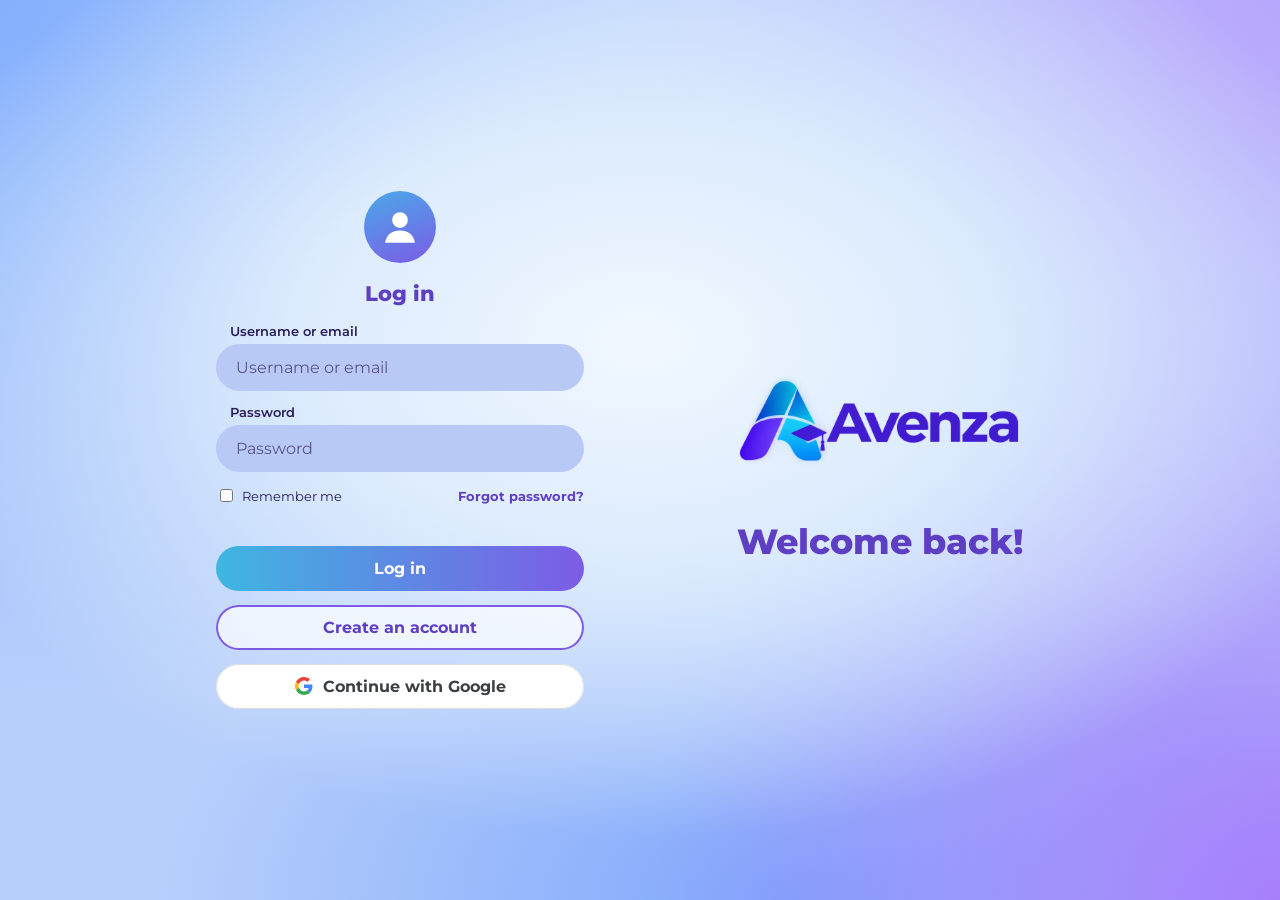
==== login.html @ a9133d9b "Initial commit" ====
<!DOCTYPE html>
<html lang="en">

<head>
  <meta charset="utf-8">
  <meta name="viewport" content="width=device-width, initial-scale=1, viewport-fit=cover">
  <title>Avenza – Log in</title>

  <link href="https://fonts.googleapis.com/css2?family=Montserrat:wght@500;600;700;800&display=swap" rel="stylesheet">
  <link rel="stylesheet" href="style.css">
</head>

<body>

  <section id="login" class="on auth flip" aria-label="Log in">

    <!-- Log in form -->
    <form novalidate data-form="login">

      <div class="av">
        <svg viewBox="0 0 24 24">
          <circle cx="12" cy="8" r="4.5" />
          <path d="M3.5 21c.6-4.6 4-7 8.5-7s7.900 2.400 8.500 7z" />
        </svg>
      </div>

      <h1>Log in</h1>

      <div class="f">
        <label for="u">Username or email</label>
        <input
          id="u"
          type="text"
          name="user"
          autocomplete="username"
          placeholder="Username or email"
          required>
      </div>

      <div class="f">
        <label for="lp">Password</label>
        <input
          id="lp"
          type="password"
          name="pw"
          autocomplete="current-password"
          placeholder="Password"
          required>
      </div>

      <div class="row">
        <label>
          <input type="checkbox"> Remember me
        </label>
        <a data-go="forgot" tabindex="0" role="link">Forgot password?</a>
      </div>

      <p class="err" role="alert"></p>

      <button type="submit">Log in</button>
      <button type="button" class="alt" data-go="signup">Create an account</button>

      <button type="button" class="g" data-go="google">
        <svg viewBox="0 0 48 48">
          <path fill="#EA4335"
            d="M24 9.500c3.500 0 6.600 1.200 9.100 3.500l6.800-6.800C35.800 2.400 30.300 0 24 0 14.600 0 6.500 5.400 2.600 13.200l7.900 6.100C12.400 13.600 17.700 9.500 24 9.500z" />
          <path fill="#4285F4"
            d="M46.500 24.500c0-1.600-.1-3.100-.4-4.500H24v9h12.700c-.6 3-2.300 5.500-4.800 7.200l7.600 5.900c4.400-4.100 7-10.100 7-17.600z" />
          <path fill="#FBBC05"
            d="M10.500 28.700A14.500 14.500 0 0 1 9.500 24c0-1.600.3-3.200.8-4.700l-7.900-6.100A24 24 0 0 0 0 24c0 3.900.9 7.500 2.600 10.800l7.900-6.100z" />
          <path fill="#34A853"
            d="M24 48c6.500 0 11.900-2.100 15.900-5.800l-7.600-5.900c-2.100 1.400-4.900 2.300-8.300 2.300-6.300 0-11.600-4.100-13.500-9.800l-7.900 6.100C6.500 42.600 14.600 48 24 48z" />
        </svg>
        Continue with Google
      </button>

    </form>

    <!-- Welcome panel -->
    <div class="panel">
      <img class="logo" alt="Avenza" src="logo.png">
      <h2>Welcome back!</h2>
    </div>

  </section>

  <div class="ok" id="toast" role="status"></div>

  <script src="script.js"></script>
</body>

</html>
---- style.css ----
/* ==========================================================
   AVENZA – Shared styles (one light theme, same background)
   ========================================================== */

/* ---------- Theme variables ---------- */
:root {
  --ink: #2a1f5c;
  --brand: #5e3fc4;
  --brand2: #7c5ce6;
  --field: #b9c9f5;
  --muted: #5b5585;
  --btn: #5ecbf7;      /* light blue buttons on the loading screen */

  /* Shared background: white glow, blue edges, purple corners */
  --glow:
    radial-gradient(ellipse 60% 55% at 50% 38%, #f1f8ff 0%, #dcebfd 45%, transparent 100%),
    radial-gradient(circle at 100% 0%, #b9a6fc 0%, transparent 42%),
    radial-gradient(circle at 100% 100%, #a67ffb 0%, transparent 40%),
    radial-gradient(circle at 0% 0%, #84b0fd 0%, transparent 45%),
    radial-gradient(ellipse 50% 40% at 62% 100%, #7ea6fb 0%, transparent 100%),
    #b7cffb;

  color-scheme: light;
  box-sizing: border-box;
  padding-top: env(safe-area-inset-top, 0px);
  padding-bottom: env(safe-area-inset-bottom, 0px);
}


/* ---------- Base ---------- */
* {
  box-sizing: border-box;
}

html,
body {
  height: 100%;
  margin: 0;
}

body {
  font-family: Montserrat, system-ui, sans-serif;
  color: var(--ink);
  background: var(--glow);
  background-attachment: fixed;
  display: grid;
  place-items: center;
}

a {
  color: var(--brand);
  font-weight: 700;
  cursor: pointer;
  text-decoration: none;
}

a:hover {
  text-decoration: underline;
}


/* ---------- Logo ---------- */
.logo {
  display: block;
  height: auto;
  mix-blend-mode: multiply;   /* hides the white box around the logo image */
}


/* ---------- Page card (section) ---------- */
section {
  display: none;
  width: min(960px, 94vw);
  min-height: min(560px, 88vh);
  border-radius: 28px;
  overflow: hidden;
  position: relative;
}

section.on {
  display: grid;
}


/* ---------- Loading / splash screen (full screen) ---------- */
.splash {
  width: 100vw;
  height: 100vh;
  height: 100dvh;
  min-height: 0;
  border-radius: 0;
  padding: 12vh 24px 8vh;
  background: var(--glow);
  box-shadow: inset 0 0 0 3px #8b5cf6;   /* purple frame like the design */
}

.splash.on {
  display: flex;
  flex-direction: column;
  align-items: center;
  justify-content: flex-start;
  text-align: left;
}

.splash .logo {
  width: min(560px, 86vw);
}

/* Tagline sits under the "Avenza" wordmark */
.tag {
  width: min(560px, 86vw);
  margin: -6px 0 0;
  padding-left: calc(min(560px, 86vw) * 0.32);
  color: #14122b;
  font-size: clamp(.95rem, 2.2vw, 1.1rem);
  font-weight: 500;
  letter-spacing: .01em;
  text-align: left;
}

/* Progress bar and buttons both sit at the bottom */
.bar {
  width: min(260px, 70vw);
  height: 6px;
  margin-top: auto;
  margin-bottom: 4vh;
  border-radius: 9px;
  background: #ffffffa6;
  overflow: hidden;
}

.bar i {
  display: block;
  height: 100%;
  width: 0;
  background: linear-gradient(90deg, #3fc1d9, var(--brand2));
  border-radius: 9px;
  transition: width .12s linear;
}

.actions {
  display: none;
  gap: 10px;
  width: min(180px, 70vw);
  margin-top: auto;
}

.splash.ready .bar {
  display: none;
}

.splash.ready .actions {
  display: grid;
}

/* Loading screen buttons: light blue with dark text */
.splash button,
.splash button.alt {
  background: var(--btn);
  color: #0d0d14;
  box-shadow: none;
  font-weight: 700;
  padding: 14px 20px;
}


/* ---------- Buttons ---------- */
button,
.btn {
  font: inherit;
  font-weight: 700;
  color: #fff;
  background: linear-gradient(90deg, #3fb6e0, var(--brand2));
  border: 0;
  border-radius: 999px;
  padding: 13px 20px;
  cursor: pointer;
  text-decoration: none;
  text-align: center;
}

button:hover {
  filter: brightness(1.06);
}

button.alt {
  background: #ffffffb3;
  color: var(--brand);
  box-shadow: inset 0 0 0 2px var(--brand2);
}

/* Google button */
.g {
  display: flex;
  align-items: center;
  justify-content: center;
  gap: 10px;
  background: #fff;
  color: #3c4043;
  box-shadow: inset 0 0 0 1px #dadce0;
}

.g svg {
  width: 18px;
}

/* Keyboard focus */
button:focus-visible,
input:focus-visible,
a:focus-visible {
  outline: 3px solid var(--brand);
  outline-offset: 2px;
}


/* ---------- Auth layout (sign up / log in) ---------- */
/* No separate colors: the page background shows through everywhere */
.auth {
  grid-template-columns: 1fr 1fr;
  background: transparent;
  box-shadow: none;
}

.auth.flip .panel {
  order: 2;
}

/* Side panel with logo and welcome text */
.panel {
  display: grid;
  place-content: center;
  justify-items: center;
  gap: 18px;
  padding: 36px;
  text-align: center;
  background: transparent;
}

.panel .logo {
  width: min(300px, 100%);
}

.panel h2 {
  margin: 0;
  font-size: clamp(1.5rem, 3.4vw, 2.2rem);
  line-height: 1.15;
  color: var(--brand);
  font-weight: 800;
}


/* ---------- Forms ---------- */
form {
  display: grid;
  align-content: center;
  gap: 14px;
  padding: 36px clamp(20px, 5vw, 56px);
}

form h1 {
  margin: 0 0 4px;
  text-align: center;
  font-size: 1.3rem;
  color: var(--brand);
  font-weight: 800;
}

/* Avatar icon */
.av {
  width: 72px;
  height: 72px;
  border-radius: 50%;
  margin: 0 auto 4px;
  background: linear-gradient(160deg, #4aa9e8, var(--brand2));
  display: grid;
  place-items: center;
}

.av svg {
  width: 42px;
  fill: #fff;
}

/* Field group */
.f {
  display: grid;
  gap: 5px;
}

.f label {
  font-size: .8rem;
  font-weight: 600;
  padding-left: 14px;
}

input[type=text],
input[type=email],
input[type=password] {
  font: inherit;
  width: 100%;
  padding: 12px 18px;
  border-radius: 999px;
  border: 2px solid transparent;
  background: var(--field);
  color: var(--ink);
}

input::placeholder {
  color: var(--muted);
}

input[aria-invalid=true] {
  border-color: #d6336c;
}

/* Error message */
.err {
  color: #d6336c;
  font-size: .8rem;
  min-height: 1em;
  padding-left: 14px;
  margin: 0;
}

/* Remember me / forgot password row */
.row {
  display: flex;
  justify-content: space-between;
  align-items: center;
  flex-wrap: wrap;
  gap: 8px;
  font-size: .82rem;
}

.row label {
  display: flex;
  align-items: center;
  gap: 6px;
}

/* "Already have an account?" text */
.sw {
  text-align: center;
  font-size: .85rem;
  color: var(--muted);
  margin: 0;
}


/* ---------- Toast message ---------- */
.ok {
  position: fixed;
  left: 50%;
  bottom: calc(24px + env(safe-area-inset-bottom, 0px));
  transform: translate(-50%, 30px);
  opacity: 0;
  background: var(--brand);
  color: #fff;
  padding: 12px 22px;
  border-radius: 999px;
  font-weight: 600;
  transition: .25s;
  pointer-events: none;
}

.ok.show {
  opacity: 1;
  transform: translate(-50%, 0);
}


/* ---------- Mobile ---------- */
@media (max-width: 720px) {
  .auth {
    grid-template-columns: 1fr;
  }

  .panel {
    padding: 22px;
    order: -1 !important;
  }

  .panel h2 {
    font-size: 1.3rem;
  }

  .panel .logo {
    width: 150px;
  }
}


/* ---------- Reduced motion ---------- */
@media (prefers-reduced-motion: reduce) {
  * {
    transition: none !important;
  }
}
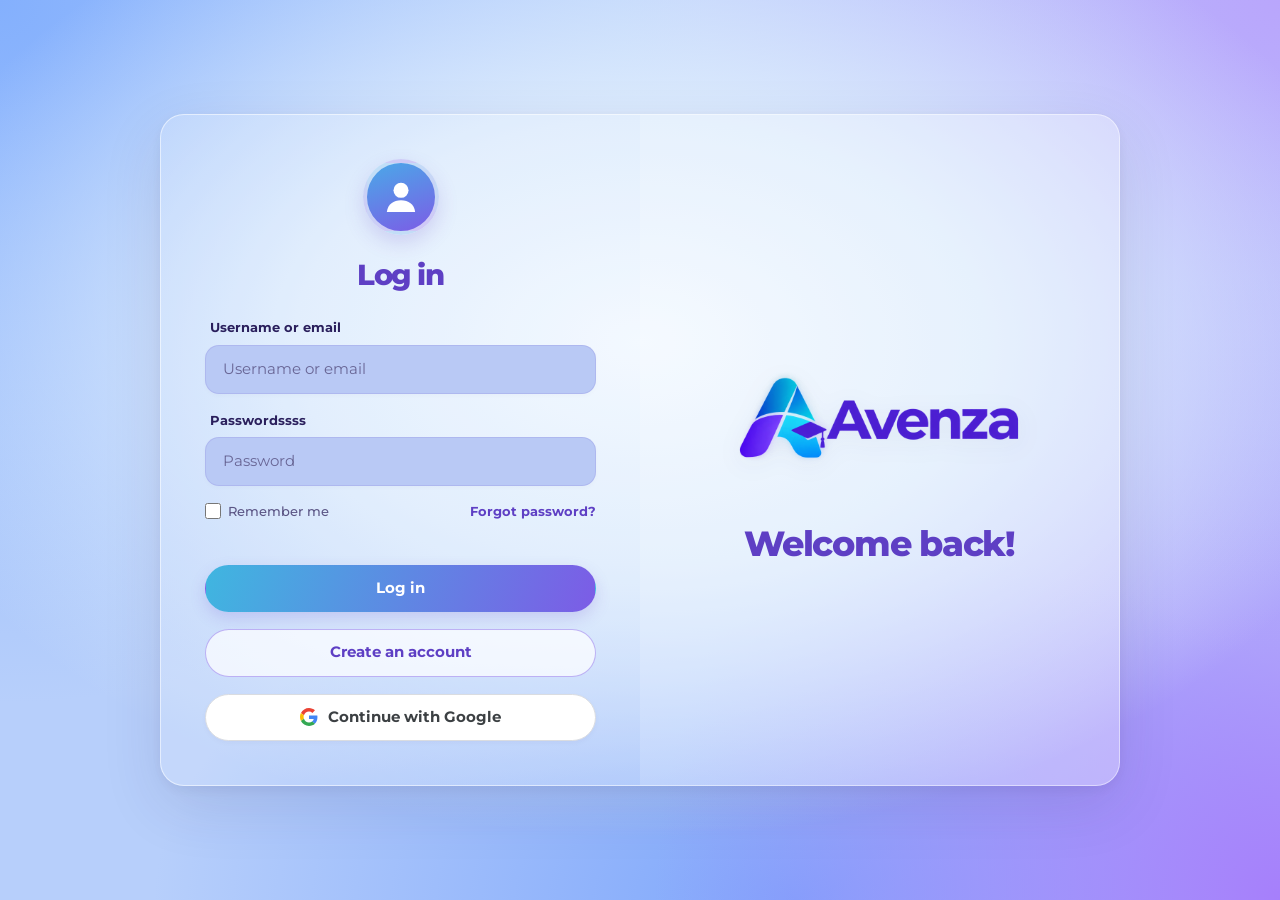
==== commit 2fbc505f: "change password to 'passwordsss" blablahblah" ====
--- a/login.html
+++ b/login.html
@@ -38,7 +38,7 @@
       </div>
 
       <div class="f">
-        <label for="lp">Password</label>
+        <label for="lp">Passwordssss</label>
         <input
           id="lp"
           type="password"
--- a/style.css
+++ b/style.css
@@ -1,24 +1,44 @@
+
 /* ==========================================================
-   AVENZA – Shared styles (one light theme, same background)
+   AVENZA — Modern Shared Styles
+   Original background colors preserved
    ========================================================== */
 
-/* ---------- Theme variables ---------- */
+/* ---------- Theme Variables ---------- */
 :root {
   --ink: #2a1f5c;
   --brand: #5e3fc4;
   --brand2: #7c5ce6;
   --field: #b9c9f5;
   --muted: #5b5585;
-  --btn: #5ecbf7;      /* light blue buttons on the loading screen */
-
-  /* Shared background: white glow, blue edges, purple corners */
+  --btn: #5ecbf7;
+
+  /* Original background — unchanged */
   --glow:
-    radial-gradient(ellipse 60% 55% at 50% 38%, #f1f8ff 0%, #dcebfd 45%, transparent 100%),
+    radial-gradient(
+      ellipse 60% 55% at 50% 38%,
+      #f1f8ff 0%,
+      #dcebfd 45%,
+      transparent 100%
+    ),
     radial-gradient(circle at 100% 0%, #b9a6fc 0%, transparent 42%),
     radial-gradient(circle at 100% 100%, #a67ffb 0%, transparent 40%),
     radial-gradient(circle at 0% 0%, #84b0fd 0%, transparent 45%),
-    radial-gradient(ellipse 50% 40% at 62% 100%, #7ea6fb 0%, transparent 100%),
+    radial-gradient(
+      ellipse 50% 40% at 62% 100%,
+      #7ea6fb 0%,
+      transparent 100%
+    ),
     #b7cffb;
+
+  --radius: 24px;
+  --radius-sm: 14px;
+
+  --shadow:
+    0 20px 60px rgba(42, 31, 92, 0.12),
+    0 4px 14px rgba(42, 31, 92, 0.06);
+
+  --transition: 220ms ease;
 
   color-scheme: light;
   box-sizing: border-box;
@@ -26,72 +46,118 @@
   padding-bottom: env(safe-area-inset-bottom, 0px);
 }
 
-
-/* ---------- Base ---------- */
-* {
+/* ---------- Reset ---------- */
+*,
+*::before,
+*::after {
   box-sizing: border-box;
 }
 
 html,
 body {
-  height: 100%;
+  min-height: 100%;
   margin: 0;
 }
 
+html {
+  scroll-behavior: smooth;
+}
+
 body {
-  font-family: Montserrat, system-ui, sans-serif;
+  min-height: 100vh;
+  min-height: 100dvh;
+  font-family: "Montserrat", system-ui, sans-serif;
   color: var(--ink);
   background: var(--glow);
   background-attachment: fixed;
+
   display: grid;
   place-items: center;
+
+  -webkit-font-smoothing: antialiased;
+  -moz-osx-font-smoothing: grayscale;
+}
+
+button,
+input {
+  font: inherit;
+}
+
+button,
+a,
+input {
+  -webkit-tap-highlight-color: transparent;
 }
 
 a {
   color: var(--brand);
   font-weight: 700;
-  cursor: pointer;
   text-decoration: none;
+  transition: color var(--transition);
 }
 
 a:hover {
+  color: var(--brand2);
   text-decoration: underline;
 }
 
+::selection {
+  background: rgba(124, 92, 230, 0.22);
+  color: var(--ink);
+}
 
 /* ---------- Logo ---------- */
 .logo {
   display: block;
   height: auto;
-  mix-blend-mode: multiply;   /* hides the white box around the logo image */
-}
-
-
-/* ---------- Page card (section) ---------- */
+  max-width: 100%;
+  object-fit: contain;
+  mix-blend-mode: multiply;
+  user-select: none;
+}
+
+/* ---------- Page Card ---------- */
 section {
   display: none;
   width: min(960px, 94vw);
   min-height: min(560px, 88vh);
-  border-radius: 28px;
+  min-height: min(560px, 88dvh);
+
+  border: 1px solid rgba(255, 255, 255, 0.55);
+  border-radius: var(--radius);
   overflow: hidden;
   position: relative;
 }
 
 section.on {
   display: grid;
-}
-
-
-/* ---------- Loading / splash screen (full screen) ---------- */
+  animation: pageEnter 450ms ease both;
+}
+
+@keyframes pageEnter {
+  from {
+    opacity: 0;
+    transform: translateY(12px);
+  }
+
+  to {
+    opacity: 1;
+    transform: translateY(0);
+  }
+}
+
+/* ---------- Splash Screen ---------- */
 .splash {
   width: 100vw;
   height: 100vh;
   height: 100dvh;
   min-height: 0;
+
   border-radius: 0;
   padding: 12vh 24px 8vh;
+
   background: var(--glow);
-  box-shadow: inset 0 0 0 3px #8b5cf6;   /* purple frame like the design */
+  box-shadow: inset 0 0 0 3px #8b5cf6;
 }
 
 .splash.on {
@@ -104,44 +170,59 @@
 
 .splash .logo {
   width: min(560px, 86vw);
-}
-
-/* Tagline sits under the "Avenza" wordmark */
+  animation: logoEnter 700ms ease both;
+}
+
+@keyframes logoEnter {
+  from {
+    opacity: 0;
+    transform: translateY(10px) scale(0.98);
+  }
+
+  to {
+    opacity: 1;
+    transform: translateY(0) scale(1);
+  }
+}
+
 .tag {
   width: min(560px, 86vw);
   margin: -6px 0 0;
   padding-left: calc(min(560px, 86vw) * 0.32);
+
   color: #14122b;
-  font-size: clamp(.95rem, 2.2vw, 1.1rem);
+  font-size: clamp(0.95rem, 2.2vw, 1.1rem);
   font-weight: 500;
-  letter-spacing: .01em;
+  letter-spacing: 0.01em;
+  line-height: 1.6;
   text-align: left;
 }
 
-/* Progress bar and buttons both sit at the bottom */
 .bar {
   width: min(260px, 70vw);
-  height: 6px;
+  height: 7px;
   margin-top: auto;
   margin-bottom: 4vh;
-  border-radius: 9px;
+
+  border-radius: 999px;
   background: #ffffffa6;
   overflow: hidden;
 }
 
 .bar i {
   display: block;
+  width: 0;
   height: 100%;
-  width: 0;
+
   background: linear-gradient(90deg, #3fc1d9, var(--brand2));
-  border-radius: 9px;
-  transition: width .12s linear;
+  border-radius: inherit;
+  transition: width 0.12s linear;
 }
 
 .actions {
   display: none;
-  gap: 10px;
-  width: min(180px, 70vw);
+  gap: 12px;
+  width: min(220px, 75vw);
   margin-top: auto;
 }
 
@@ -151,248 +232,455 @@
 
 .splash.ready .actions {
   display: grid;
-}
-
-/* Loading screen buttons: light blue with dark text */
+  animation: pageEnter 350ms ease both;
+}
+
 .splash button,
 .splash button.alt {
+  padding: 14px 20px;
+  color: #0d0d14;
   background: var(--btn);
-  color: #0d0d14;
   box-shadow: none;
   font-weight: 700;
-  padding: 14px 20px;
-}
-
+}
 
 /* ---------- Buttons ---------- */
 button,
 .btn {
-  font: inherit;
+  display: inline-flex;
+  align-items: center;
+  justify-content: center;
+  gap: 8px;
+
+  min-height: 46px;
+  padding: 13px 22px;
+
+  border: 1px solid transparent;
+  border-radius: 999px;
+
+  color: #fff;
+  background: linear-gradient(110deg, #3fb6e0, var(--brand2));
+  box-shadow: 0 6px 16px rgba(94, 63, 196, 0.18);
+
+  font-size: 0.92rem;
   font-weight: 700;
-  color: #fff;
-  background: linear-gradient(90deg, #3fb6e0, var(--brand2));
-  border: 0;
-  border-radius: 999px;
-  padding: 13px 20px;
+  line-height: 1.3;
+  text-align: center;
+  text-decoration: none;
+
   cursor: pointer;
-  text-decoration: none;
-  text-align: center;
-}
-
-button:hover {
-  filter: brightness(1.06);
+  transition:
+    transform var(--transition),
+    box-shadow var(--transition),
+    filter var(--transition);
+}
+
+button:hover,
+.btn:hover {
+  filter: brightness(1.05);
+  box-shadow: 0 9px 22px rgba(94, 63, 196, 0.23);
+  transform: translateY(-2px);
+}
+
+button:active,
+.btn:active {
+  transform: translateY(0) scale(0.98);
+}
+
+button:disabled {
+  opacity: 0.55;
+  cursor: not-allowed;
+  transform: none;
+  box-shadow: none;
 }
 
 button.alt {
-  background: #ffffffb3;
   color: var(--brand);
-  box-shadow: inset 0 0 0 2px var(--brand2);
-}
-
-/* Google button */
+  background: rgba(255, 255, 255, 0.7);
+  border-color: rgba(124, 92, 230, 0.45);
+  box-shadow: none;
+}
+
+button.alt:hover {
+  background: rgba(255, 255, 255, 0.92);
+  box-shadow: 0 5px 16px rgba(42, 31, 92, 0.08);
+}
+
+/* ---------- Google Button ---------- */
 .g {
   display: flex;
   align-items: center;
   justify-content: center;
   gap: 10px;
+
+  width: 100%;
+  min-height: 46px;
+
+  color: #3c4043;
   background: #fff;
-  color: #3c4043;
-  box-shadow: inset 0 0 0 1px #dadce0;
+  border: 1px solid #dadce0;
+  box-shadow: 0 2px 5px rgba(42, 31, 92, 0.04);
+}
+
+.g:hover {
+  background: #fafaff;
+  border-color: #c7c4d8;
+  box-shadow: 0 5px 14px rgba(42, 31, 92, 0.08);
 }
 
 .g svg {
   width: 18px;
-}
-
-/* Keyboard focus */
+  height: 18px;
+  flex-shrink: 0;
+}
+
+/* ---------- Keyboard Focus ---------- */
 button:focus-visible,
 input:focus-visible,
 a:focus-visible {
   outline: 3px solid var(--brand);
-  outline-offset: 2px;
-}
-
-
-/* ---------- Auth layout (sign up / log in) ---------- */
-/* No separate colors: the page background shows through everywhere */
+  outline-offset: 3px;
+}
+
+/* ---------- Authentication Layout ---------- */
 .auth {
   grid-template-columns: 1fr 1fr;
-  background: transparent;
-  box-shadow: none;
+  align-items: stretch;
+
+  background: rgba(255, 255, 255, 0.18);
+  box-shadow: var(--shadow);
 }
 
 .auth.flip .panel {
   order: 2;
 }
 
-/* Side panel with logo and welcome text */
+/* ---------- Side Panel ---------- */
 .panel {
   display: grid;
-  place-content: center;
+  align-content: center;
   justify-items: center;
-  gap: 18px;
-  padding: 36px;
+  gap: 22px;
+
+  padding: clamp(24px, 4vw, 44px);
   text-align: center;
-  background: transparent;
+
+  background: rgba(255, 255, 255, 0.15);
 }
 
 .panel .logo {
   width: min(300px, 100%);
+  filter: drop-shadow(0 5px 12px rgba(42, 31, 92, 0.06));
 }
 
 .panel h2 {
+  max-width: 420px;
   margin: 0;
+
+  color: var(--brand);
   font-size: clamp(1.5rem, 3.4vw, 2.2rem);
-  line-height: 1.15;
-  color: var(--brand);
   font-weight: 800;
-}
-
+  line-height: 1.2;
+  letter-spacing: -0.035em;
+}
+
+.panel p {
+  max-width: 360px;
+  margin: 0;
+
+  color: var(--muted);
+  font-size: 0.94rem;
+  line-height: 1.8;
+}
 
 /* ---------- Forms ---------- */
 form {
   display: grid;
   align-content: center;
-  gap: 14px;
-  padding: 36px clamp(20px, 5vw, 56px);
+  gap: 17px;
+
+  min-width: 0;
+  padding: clamp(24px, 4vw, 44px);
 }
 
 form h1 {
-  margin: 0 0 4px;
+  margin: 0 0 8px;
+
+  color: var(--brand);
+  font-size: clamp(1.4rem, 2.5vw, 1.8rem);
+  font-weight: 800;
+  line-height: 1.25;
+  letter-spacing: -0.035em;
   text-align: center;
-  font-size: 1.3rem;
-  color: var(--brand);
-  font-weight: 800;
-}
-
-/* Avatar icon */
+}
+
+/* ---------- Avatar ---------- */
 .av {
-  width: 72px;
-  height: 72px;
-  border-radius: 50%;
-  margin: 0 auto 4px;
-  background: linear-gradient(160deg, #4aa9e8, var(--brand2));
   display: grid;
   place-items: center;
+
+  width: 76px;
+  height: 76px;
+  margin: 0 auto 5px;
+
+  border: 4px solid rgba(255, 255, 255, 0.65);
+  border-radius: 50%;
+
+  background: linear-gradient(160deg, #4aa9e8, var(--brand2));
+  box-shadow: 0 8px 20px rgba(94, 63, 196, 0.18);
 }
 
 .av svg {
-  width: 42px;
+  width: 40px;
+  height: 40px;
   fill: #fff;
 }
 
-/* Field group */
+/* ---------- Field Groups ---------- */
 .f {
   display: grid;
-  gap: 5px;
+  gap: 7px;
+  min-width: 0;
 }
 
 .f label {
-  font-size: .8rem;
-  font-weight: 600;
-  padding-left: 14px;
-}
-
-input[type=text],
-input[type=email],
-input[type=password] {
-  font: inherit;
+  padding-left: 5px;
+
+  color: var(--ink);
+  font-size: 0.82rem;
+  font-weight: 700;
+  line-height: 1.5;
+}
+
+input[type="text"],
+input[type="email"],
+input[type="password"] {
+  display: block;
   width: 100%;
-  padding: 12px 18px;
-  border-radius: 999px;
-  border: 2px solid transparent;
+  min-width: 0;
+  min-height: 48px;
+
+  padding: 13px 17px;
+
+  border: 1.5px solid rgba(94, 63, 196, 0.12);
+  border-radius: var(--radius-sm);
+
   background: var(--field);
   color: var(--ink);
+
+  font-size: 0.92rem;
+  line-height: 1.4;
+
+  outline: none;
+  box-shadow: 0 2px 5px rgba(42, 31, 92, 0.025);
+
+  transition:
+    border-color var(--transition),
+    box-shadow var(--transition),
+    background var(--transition);
 }
 
 input::placeholder {
   color: var(--muted);
-}
-
-input[aria-invalid=true] {
+  opacity: 0.85;
+}
+
+input:hover {
+  border-color: rgba(94, 63, 196, 0.3);
+}
+
+input:focus {
+  border-color: var(--brand2);
+  box-shadow: 0 0 0 4px rgba(124, 92, 230, 0.12);
+}
+
+input[aria-invalid="true"] {
   border-color: #d6336c;
-}
-
-/* Error message */
+  box-shadow: 0 0 0 3px rgba(214, 51, 108, 0.09);
+}
+
+/* ---------- Error Messages ---------- */
 .err {
+  min-height: 1em;
+  margin: 0;
+  padding-left: 5px;
+
   color: #d6336c;
-  font-size: .8rem;
-  min-height: 1em;
-  padding-left: 14px;
-  margin: 0;
-}
-
-/* Remember me / forgot password row */
+  font-size: 0.78rem;
+  line-height: 1.5;
+}
+
+/* ---------- Remember Me / Forgot Password ---------- */
 .row {
   display: flex;
+  align-items: center;
   justify-content: space-between;
+  flex-wrap: wrap;
+  gap: 10px;
+
+  font-size: 0.82rem;
+}
+
+.row label {
+  display: inline-flex;
   align-items: center;
-  flex-wrap: wrap;
-  gap: 8px;
-  font-size: .82rem;
-}
-
-.row label {
-  display: flex;
-  align-items: center;
-  gap: 6px;
-}
-
-/* "Already have an account?" text */
+  gap: 7px;
+
+  color: var(--muted);
+  font-weight: 500;
+  cursor: pointer;
+}
+
+.row input[type="checkbox"] {
+  width: 16px;
+  height: 16px;
+  margin: 0;
+  accent-color: var(--brand);
+  cursor: pointer;
+}
+
+.row a {
+  font-size: 0.82rem;
+}
+
+/* ---------- Account Switch ---------- */
 .sw {
+  margin: 0;
+
+  color: var(--muted);
+  font-size: 0.84rem;
+  line-height: 1.7;
   text-align: center;
-  font-size: .85rem;
-  color: var(--muted);
-  margin: 0;
-}
-
-
-/* ---------- Toast message ---------- */
+}
+
+/* ---------- Toast Message ---------- */
 .ok {
   position: fixed;
+  z-index: 1000;
   left: 50%;
   bottom: calc(24px + env(safe-area-inset-bottom, 0px));
-  transform: translate(-50%, 30px);
+
+  max-width: calc(100vw - 32px);
+  padding: 13px 22px;
+
+  border: 1px solid rgba(255, 255, 255, 0.2);
+  border-radius: 999px;
+
+  color: #fff;
+  background: var(--brand);
+  box-shadow: 0 10px 30px rgba(42, 31, 92, 0.2);
+
+  font-size: 0.88rem;
+  font-weight: 600;
+  line-height: 1.5;
+  text-align: center;
+
   opacity: 0;
-  background: var(--brand);
-  color: #fff;
-  padding: 12px 22px;
-  border-radius: 999px;
-  font-weight: 600;
-  transition: .25s;
+  visibility: hidden;
   pointer-events: none;
+
+  transform: translate(-50%, 16px);
+
+  transition:
+    opacity var(--transition),
+    transform var(--transition),
+    visibility var(--transition);
 }
 
 .ok.show {
   opacity: 1;
+  visibility: visible;
   transform: translate(-50%, 0);
 }
 
-
-/* ---------- Mobile ---------- */
+/* ---------- Tablet and Mobile ---------- */
 @media (max-width: 720px) {
+  body {
+    display: block;
+  }
+
+  section {
+    width: 100%;
+    min-height: 100vh;
+    min-height: 100dvh;
+    border-radius: 0;
+  }
+
   .auth {
     grid-template-columns: 1fr;
+    align-content: center;
+    gap: 0;
+  }
+
+  .auth.flip .panel {
+    order: 0;
   }
 
   .panel {
-    padding: 22px;
-    order: -1 !important;
+    gap: 12px;
+    padding: 28px 24px 12px;
+    background: transparent;
+  }
+
+  .panel .logo {
+    width: 145px;
   }
 
   .panel h2 {
-    font-size: 1.3rem;
+    font-size: 1.4rem;
+  }
+
+  .panel p {
+    font-size: 0.86rem;
+  }
+
+  form {
+    gap: 15px;
+    padding: 24px clamp(22px, 7vw, 38px) 34px;
+  }
+
+  form h1 {
+    font-size: 1.5rem;
+  }
+
+  .av {
+    width: 66px;
+    height: 66px;
+  }
+}
+
+/* ---------- Small Mobile ---------- */
+@media (max-width: 380px) {
+  .panel {
+    padding-top: 22px;
   }
 
   .panel .logo {
-    width: 150px;
-  }
-}
-
-
-/* ---------- Reduced motion ---------- */
+    width: 120px;
+  }
+
+  form {
+    padding-inline: 20px;
+  }
+
+  .row {
+    font-size: 0.78rem;
+  }
+
+  button,
+  .btn {
+    padding: 12px 17px;
+  }
+}
+
+/* ---------- Reduced Motion ---------- */
 @media (prefers-reduced-motion: reduce) {
-  * {
-    transition: none !important;
-  }
-}+  *,
+  *::before,
+  *::after {
+    scroll-behavior: auto !important;
+    animation-duration: 0.01ms !important;
+    animation-iteration-count: 1 !important;
+    transition-duration: 0.01ms !important;
+  }
+}
